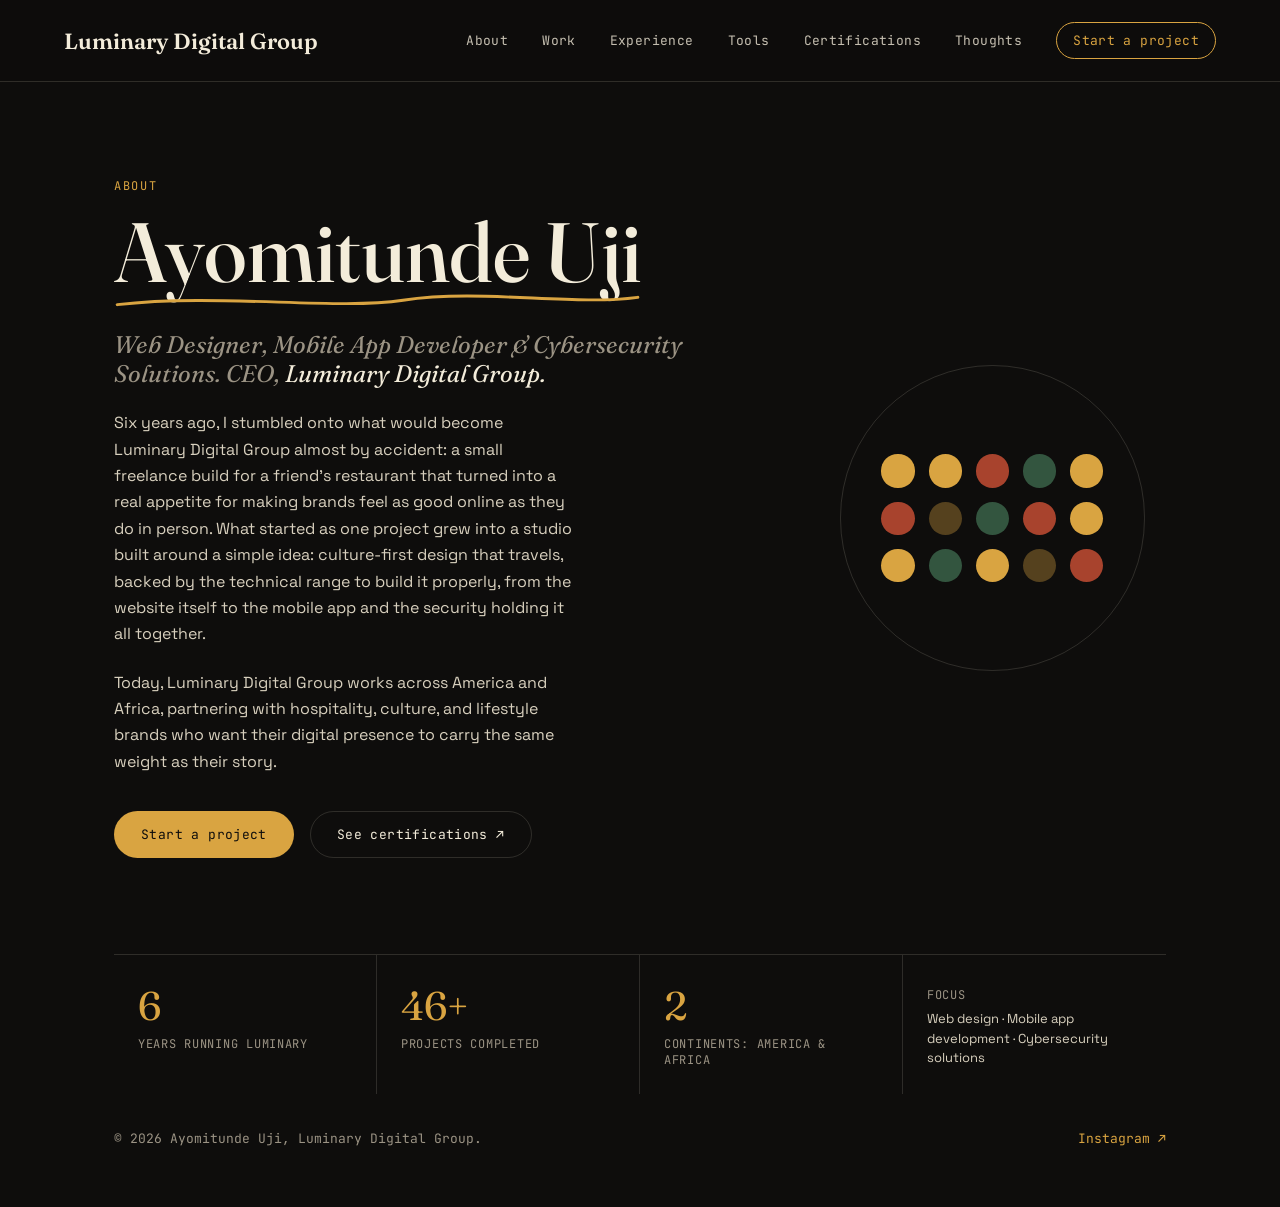
==== about.html @ 62bb339d "Add files via upload" ====
<!DOCTYPE html>
<html lang="en">
<head>
<meta charset="UTF-8">
<meta name="viewport" content="width=device-width, initial-scale=1.0">
<title>About | Ayomitunde Uji, Luminary Digital Group</title>
<meta name="description" content="A short bio on Ayomitunde Uji, founder of Luminary Digital Group, building web, mobile app, and cybersecurity work across America and Africa.">
<link rel="preconnect" href="https://fonts.googleapis.com">
<link rel="preconnect" href="https://fonts.gstatic.com" crossorigin>
<link href="https://fonts.googleapis.com/css2?family=Fraunces:ital,opsz,wght@0,9..144,300;0,9..144,500;0,9..144,600;1,9..144,500&family=Space+Grotesk:wght@400;500;600;700&family=JetBrains+Mono:wght@400;500&display=swap" rel="stylesheet">
<link rel="stylesheet" href="styles.css">
</head>
<body>

<header class="site-header">
  <a class="brand" href="index.html#top">Luminary Digital Group</a>
  <nav class="nav" id="siteNav">
    <a href="about.html">About</a>
    <a href="index.html#work">Work</a>
    <a href="index.html#experience">Experience</a>
    <a href="index.html#tools">Tools</a>
    <a href="certifications.html">Certifications</a>
    <a href="index.html#thoughts">Thoughts</a>
    <a href="index.html#contact" class="nav-cta">Start a project</a>
  </nav>
  <button class="nav-toggle" id="navToggle" aria-label="Toggle menu" aria-expanded="false">
    <span></span><span></span><span></span>
  </button>
</header>

<main id="top">

  <section class="hero">
    <div class="hero-grid">
      <div class="hero-copy">
        <p class="eyebrow">About</p>
        <h1>
          Ayomitunde Uji
          <svg class="underline" viewBox="0 0 620 30" preserveAspectRatio="none" aria-hidden="true">
            <path d="M4,20 C120,4 260,28 340,14 C430,-2 540,22 616,10" />
          </svg>
        </h1>
        <p class="role">Web Designer, Mobile App Developer &amp; Cybersecurity Solutions. CEO, <span>Luminary Digital Group.</span></p>
        <p class="lede">Six years ago, I stumbled onto what would become Luminary Digital Group almost by accident: a small freelance build for a friend's restaurant that turned into a real appetite for making brands feel as good online as they do in person. What started as one project grew into a studio built around a simple idea: culture-first design that travels, backed by the technical range to build it properly, from the website itself to the mobile app and the security holding it all together.</p>
        <p class="lede">Today, Luminary Digital Group works across America and Africa, partnering with hospitality, culture, and lifestyle brands who want their digital presence to carry the same weight as their story.</p>
        <div class="hero-actions">
          <a href="index.html#contact" class="btn btn-primary">Start a project</a>
          <a href="certifications.html" class="btn btn-ghost">See certifications ↗</a>
        </div>
      </div>
      <div class="hero-mark" aria-hidden="true">
        <div class="mark-pattern">
          <span></span><span></span><span></span><span></span><span></span>
          <span></span><span></span><span></span><span></span><span></span>
          <span></span><span></span><span></span><span></span><span></span>
        </div>
        <div class="mark-ring"></div>
      </div>
    </div>

    <div class="stats">
      <div class="stat">
        <p class="stat-num">6</p>
        <p class="stat-label">Years running Luminary</p>
      </div>
      <div class="stat">
        <p class="stat-num">46+</p>
        <p class="stat-label">Projects completed</p>
      </div>
      <div class="stat">
        <p class="stat-num">2</p>
        <p class="stat-label">Continents: America &amp; Africa</p>
      </div>
      <div class="stat stat-tags">
        <p class="stat-label">Focus</p>
        <p class="stat-tags-list">Web design · Mobile app development · Cybersecurity solutions</p>
      </div>
    </div>
  </section>

</main>

<footer class="site-footer">
  <p>© <span id="year"></span> Ayomitunde Uji, Luminary Digital Group.</p>
  <a href="https://www.instagram.com/mr_eyanu/" target="_blank" rel="noopener">Instagram ↗</a>
</footer>

<script src="script.js"></script>
</body>
</html>
---- styles.css ----
/* ============ TOKENS ============ */
:root{
  --ink:#0E0D0C;
  --ink-soft:#17150F;
  --paper:#F3ECDA;
  --gold:#D9A441;
  --gold-soft:#8C7130;
  --forest:#223D2E;
  --forest-light:#33553F;
  --rust:#A8432D;
  --muted:#9B9384;
  --line: rgba(243,236,218,0.14);
  --display: 'Fraunces', serif;
  --body: 'Space Grotesk', sans-serif;
  --mono: 'JetBrains Mono', monospace;
  --max: 1180px;
}

*{box-sizing:border-box;}
html{scroll-behavior:smooth;}
body{
  margin:0;
  background:var(--ink);
  color:var(--paper);
  font-family:var(--body);
  -webkit-font-smoothing:antialiased;
  overflow-x:hidden;
}
img{max-width:100%;display:block;}
a{color:inherit;text-decoration:none;}
h1,h2,h3{font-family:var(--display);font-weight:500;margin:0;line-height:1.05;}
p{margin:0;}
ul,ol{margin:0;padding:0;list-style:none;}

@media (prefers-reduced-motion: reduce){
  *{animation-duration:0.001ms !important; animation-iteration-count:1 !important; transition-duration:0.001ms !important; scroll-behavior:auto !important;}
}

::selection{background:var(--gold);color:var(--ink);}

/* ============ SPLASH ============ */
.splash{
  position:fixed; inset:0; z-index:200;
  background: radial-gradient(circle at 50% 40%, var(--ink-soft), var(--ink) 70%);
  display:flex; flex-direction:column; align-items:center; justify-content:center;
  text-align:center;
  padding:24px;
  transition: opacity .7s ease, visibility .7s ease;
}
.splash.is-hidden{ opacity:0; visibility:hidden; pointer-events:none; }
.splash-inner{ max-width:640px; }
.splash-eyebrow{
  font-family:var(--mono); font-size:12px; letter-spacing:0.18em; text-transform:uppercase;
  color:var(--gold); opacity:0; animation: splashFade .8s .1s ease forwards;
}
.splash-title{
  font-family:var(--display); font-weight:500; font-style:italic;
  font-size:clamp(34px,8vw,68px);
  line-height:1.08;
  margin-top:14px;
}
.splash-title span{ display:block; opacity:0; transform:translateY(16px); animation: splashRise .8s ease forwards; }
.splash-title span:first-child{ animation-delay:.25s; }
.splash-title span:last-child{ color:var(--gold); animation-delay:.45s; }
.splash-tagline{
  margin-top:22px; font-family:var(--body); font-size:15px; color:var(--muted);
  opacity:0; animation: splashFade .8s .7s ease forwards;
}
.splash-skip{
  position:absolute; bottom:40px;
  background:none; border:1px solid var(--line); color:var(--paper);
  font-family:var(--mono); font-size:12px; letter-spacing:0.05em;
  padding:10px 18px; border-radius:999px; cursor:pointer;
  opacity:0; animation: splashFade .8s 1.1s ease forwards;
  transition: border-color .2s ease, color .2s ease;
}
.splash-skip:hover{ border-color:var(--gold); color:var(--gold); }
@keyframes splashFade{ to{ opacity:1; } }
@keyframes splashRise{ to{ opacity:1; transform:translateY(0); } }
@media (prefers-reduced-motion: reduce){
  .splash-eyebrow, .splash-title span, .splash-tagline, .splash-skip{ animation:none; opacity:1; transform:none; }
}

/* ============ SMOKE CURSOR ============ */
.smoke-canvas{
  position:fixed; inset:0;
  width:100%; height:100%;
  z-index:1;
  pointer-events:none;
  mix-blend-mode: screen;
  opacity:0.8;
}

:focus-visible{
  outline:2px solid var(--gold);
  outline-offset:3px;
}

.eyebrow{
  font-family:var(--mono);
  font-size:12px;
  letter-spacing:0.14em;
  text-transform:uppercase;
  color:var(--gold);
  margin-bottom:14px;
}

/* ============ SIGNATURE THREAD ============ */
.thread{
  position:fixed;
  top:0; left:0;
  width:100%; height:100%;
  pointer-events:none;
  z-index:0;
  opacity:0.55;
}
.thread svg{width:100%;height:100%;}
.thread path{
  fill:none;
  stroke:var(--gold-soft);
  stroke-width:0.15;
  vector-effect:non-scaling-stroke;
}

/* ============ HEADER ============ */
.site-header{
  position:sticky; top:0; z-index:50;
  display:flex; align-items:center; justify-content:space-between;
  padding:22px clamp(20px,5vw,64px);
  background:rgba(14,13,12,0.72);
  backdrop-filter: blur(10px);
  border-bottom:1px solid var(--line);
}
.brand{
  font-family:var(--display);
  font-size:22px;
  font-weight:600;
}
.brand span{color:var(--gold);}
.nav{display:flex; align-items:center; gap:clamp(16px,3vw,34px);}
.nav a{
  font-family:var(--mono);
  font-size:13px;
  letter-spacing:0.03em;
  color:var(--paper);
  opacity:0.8;
  transition:opacity .2s ease;
}
.nav a:hover{opacity:1;}
.nav-cta{
  border:1px solid var(--gold);
  color:var(--gold) !important;
  padding:9px 16px;
  border-radius:999px;
  opacity:1 !important;
}
.nav-cta:hover{background:var(--gold); color:var(--ink) !important;}
.nav-toggle{
  display:none;
  flex-direction:column;
  gap:5px;
  background:none;
  border:none;
  cursor:pointer;
  padding:6px;
}
.nav-toggle span{
  width:22px; height:2px; background:var(--paper); display:block;
}

/* ============ HERO ============ */
.hero{
  max-width:var(--max);
  margin:0 auto;
  padding: clamp(48px,8vw,96px) clamp(20px,5vw,64px) 0;
  position:relative;
  z-index:1;
}
.hero-grid{
  display:grid;
  grid-template-columns: 1.3fr 0.7fr;
  gap:clamp(24px,5vw,60px);
  align-items:center;
}
.hero-copy h1{
  font-size:clamp(40px,7vw,84px);
  position:relative;
  display:inline-block;
}
.underline{
  display:block;
  width:100%;
  height:22px;
  margin-top:-6px;
}
.underline path{
  fill:none;
  stroke:var(--gold);
  stroke-width:4;
  stroke-linecap:round;
  stroke-dasharray:900;
  stroke-dashoffset:900;
  animation:draw 1.4s 0.4s cubic-bezier(.4,0,.2,1) forwards;
}
@keyframes draw{ to{ stroke-dashoffset:0; } }

.role{
  font-family:var(--display);
  font-style:italic;
  font-size:clamp(18px,2.4vw,24px);
  color:var(--muted);
  margin-top:18px;
}
.role span{color:var(--paper);}
.lede{
  margin-top:22px;
  max-width:46ch;
  font-size:16px;
  line-height:1.65;
  color:#D8D0BE;
}
.hero-actions{
  margin-top:36px;
  display:flex;
  gap:16px;
  flex-wrap:wrap;
}
.btn{
  font-family:var(--mono);
  font-size:13px;
  letter-spacing:0.03em;
  padding:14px 26px;
  border-radius:999px;
  border:1px solid transparent;
  display:inline-flex;
  align-items:center;
  transition: transform .2s ease, background .2s ease, color .2s ease, border-color .2s ease;
}
.btn:hover{transform:translateY(-2px);}
.btn:active{transform:scale(0.96);}
.project-link:active, .thought-card:active, .tool-card:active{transform:scale(0.98);}
.btn-primary{background:var(--gold); color:var(--ink);}
.btn-primary:hover{background:#EFC06B;}
.btn-ghost{border-color:var(--line); color:var(--paper);}
.btn-ghost:hover{border-color:var(--gold); color:var(--gold);}

.hero-mark{
  position:relative;
  aspect-ratio:1/1;
  display:flex;
  align-items:center;
  justify-content:center;
}
.mark-ring{
  position:absolute;
  inset:6%;
  border:1px solid var(--line);
  border-radius:50%;
  animation:spin 40s linear infinite;
}
@keyframes spin{ to{ transform:rotate(360deg); } }
.mark-pattern{
  display:grid;
  grid-template-columns:repeat(5,1fr);
  gap:14px;
  width:64%;
}
.mark-pattern span{
  aspect-ratio:1/1;
  border-radius:50%;
  background:var(--gold);
}
.mark-pattern span:nth-child(3n){background:var(--rust);}
.mark-pattern span:nth-child(4n){background:var(--forest-light);}
.mark-pattern span:nth-child(7n){opacity:0.35;}

.stats{
  margin-top:clamp(56px,8vw,96px);
  display:grid;
  grid-template-columns:repeat(4,1fr);
  border-top:1px solid var(--line);
}
.stat{
  padding:26px clamp(10px,2vw,24px);
  border-right:1px solid var(--line);
}
.stat:last-child{border-right:none;}
.stat-num{
  font-family:var(--display);
  font-size:clamp(28px,3.2vw,40px);
  color:var(--gold);
}
.stat-label{
  font-family:var(--mono);
  font-size:12px;
  color:var(--muted);
  margin-top:6px;
  text-transform:uppercase;
  letter-spacing:0.06em;
}
.stat-tags-list{
  font-family:var(--body);
  font-size:13px;
  color:#D8D0BE;
  margin-top:6px;
  line-height:1.5;
  text-transform:none;
  letter-spacing:0;
}

/* ============ MARQUEE ============ */
.marquee{
  margin-top:clamp(56px,8vw,96px);
  border-top:1px solid var(--line);
  border-bottom:1px solid var(--line);
  overflow:hidden;
  white-space:nowrap;
  padding:16px 0;
  position:relative;
  z-index:1;
}
.marquee-track{
  display:inline-flex;
  gap:18px;
  animation:scroll 28s linear infinite;
  font-family:var(--mono);
  font-size:13px;
  color:var(--muted);
  letter-spacing:0.04em;
}
.marquee-track span:nth-child(odd){color:var(--gold);}
@keyframes scroll{
  from{ transform:translateX(0); }
  to{ transform:translateX(-50%); }
}

/* ============ SECTIONS SHARED ============ */
section{
  max-width:var(--max);
  margin:0 auto;
  padding: clamp(72px,10vw,120px) clamp(20px,5vw,64px);
  position:relative;
  z-index:1;
}
.contact{max-width:100%;}
.section-head{
  max-width:640px;
  margin-bottom:clamp(40px,6vw,64px);
}
.section-head h2{
  font-size:clamp(28px,4vw,44px);
}
.reveal{
  opacity:0;
  transform:translateY(24px);
  transition:opacity .7s cubic-bezier(.4,0,.2,1), transform .7s cubic-bezier(.4,0,.2,1);
}
.reveal.is-visible{opacity:1; transform:translateY(0);}

/* ============ PROJECTS ============ */
.project-list{display:flex; flex-direction:column; gap:1px; background:var(--line);}
.project{
  background:var(--ink);
  display:grid;
  grid-template-columns:1.6fr 0.5fr;
  gap:24px;
  padding:clamp(28px,4vw,44px) 0;
  align-items:center;
}
.project-index{
  font-family:var(--mono);
  font-size:12px;
  color:var(--gold);
  letter-spacing:0.06em;
  margin-bottom:10px;
}
.project h3{font-size:clamp(24px,3vw,32px);}
.project p{
  margin-top:14px;
  max-width:60ch;
  color:#D8D0BE;
  line-height:1.6;
  font-size:15px;
}
.project-link{
  display:inline-block;
  margin-top:18px;
  font-family:var(--mono);
  font-size:13px;
  color:var(--gold);
  border-bottom:1px solid transparent;
  transition:border-color .2s ease;
}
.project-link:hover{border-color:var(--gold);}
.project-swatch{
  height:120px;
  border-radius:14px;
  transition:transform .35s ease;
}
.project:hover .project-swatch{transform:scale(1.03);}
.swatch-gold{background:linear-gradient(135deg,var(--gold),#8C6B1F);}
.swatch-rust{background:linear-gradient(135deg,var(--rust),#5C2317);}
.swatch-forest{background:linear-gradient(135deg,var(--forest-light),#0F1F16);}
.swatch-clay{background:linear-gradient(135deg,#C97B4A,#6B3A1F);}
.swatch-gold-deep{background:linear-gradient(135deg,#EFC06B,var(--gold-soft));}
.project-featured{grid-template-columns:1.6fr 0.5fr;}

/* ============ EXPERIENCE ============ */
.timeline{border-top:1px solid var(--line);}
.timeline-item{
  display:grid;
  grid-template-columns:200px 1fr;
  gap:24px;
  padding:30px 0;
  border-bottom:1px solid var(--line);
}
.timeline-date{
  font-family:var(--mono);
  font-size:13px;
  color:var(--muted);
}
.timeline-item h3{font-size:22px; margin-bottom:10px;}
.timeline-item p{color:#D8D0BE; line-height:1.6; max-width:60ch;}

/* ============ TOOLS ============ */
.tool-grid{
  display:grid;
  grid-template-columns:repeat(3,1fr);
  gap:1px;
  background:var(--line);
  border:1px solid var(--line);
}
.tool-card{
  background:var(--ink);
  padding:32px;
  transition:background .25s ease;
}
.tool-card:hover{background:var(--ink-soft);}
.tool-name{font-family:var(--display); font-size:22px; color:var(--gold);}
.tool-desc{margin-top:10px; font-size:14px; color:var(--muted);}

/* ============ THOUGHTS ============ */
.thought-list{
  display:grid;
  grid-template-columns:repeat(3,1fr);
  gap:24px;
}
.thought-card{
  display:block;
  border:1px solid var(--line);
  border-radius:16px;
  padding:26px;
  transition:border-color .25s ease, transform .25s ease, background .25s ease;
}
.thought-card:hover{border-color:var(--gold-soft); transform:translateY(-4px); background:var(--ink-soft);}
.thought-date{font-family:var(--mono); font-size:12px; color:var(--gold); margin-bottom:14px;}
.thought-card h3{font-size:19px; margin-bottom:12px;}
.thought-card p{font-size:14px; color:var(--muted); line-height:1.6;}
.thought-read{
  display:inline-block; margin-top:16px;
  font-family:var(--mono); font-size:12px; color:var(--gold);
}

/* ============ CONTACT ============ */
.contact{background:var(--forest); border-radius:28px clamp(16px,4vw,28px) 0 0; margin-top:0;}
.contact-inner{max-width:640px; margin:0 auto; padding:clamp(72px,10vw,120px) clamp(20px,5vw,0px);}
.contact h2{font-size:clamp(28px,4vw,42px); margin-bottom:40px;}
.contact .eyebrow{color:var(--paper); opacity:0.7;}
.form-row{margin-bottom:22px; display:flex; flex-direction:column; gap:8px;}
.form-row label{font-family:var(--mono); font-size:12px; text-transform:uppercase; letter-spacing:0.06em; opacity:0.75;}
.form-row input, .form-row textarea{
  background:rgba(243,236,218,0.08);
  border:1px solid rgba(243,236,218,0.25);
  border-radius:10px;
  padding:13px 16px;
  color:var(--paper);
  font-family:var(--body);
  font-size:15px;
  resize:vertical;
}
.form-row input:focus, .form-row textarea:focus{border-color:var(--gold);}
.contact .btn-primary{margin-top:6px;}
.form-note{margin-top:16px; font-size:12px; color:rgba(243,236,218,0.55); font-family:var(--mono); line-height:1.6;}

/* ============ BLOG POST ============ */
.post{
  max-width:720px;
  margin:0 auto;
  padding:clamp(56px,8vw,96px) clamp(20px,5vw,64px) clamp(72px,10vw,120px);
}
.post h1{font-size:clamp(30px,5vw,46px); margin-top:14px; margin-bottom:36px;}
.post h2{font-family:var(--body); font-weight:600; font-size:20px; color:var(--gold); margin-top:40px; margin-bottom:14px;}
.post p{color:#D8D0BE; line-height:1.75; font-size:16px; margin-bottom:18px;}

/* ============ FOOTER ============ */
.site-footer{
  max-width:var(--max);
  margin:0 auto;
  padding:36px clamp(20px,5vw,64px) 60px;
  display:flex;
  justify-content:space-between;
  align-items:center;
  font-family:var(--mono);
  font-size:13px;
  color:var(--muted);
  position:relative;
  z-index:1;
}
.site-footer a{color:var(--gold);}

/* ============ RESPONSIVE ============ */
@media (max-width:860px){
  .nav{
    position:fixed; inset:70px 0 0 0;
    background:var(--ink);
    flex-direction:column;
    justify-content:flex-start;
    align-items:flex-start;
    padding:40px 24px;
    gap:26px;
    transform:translateX(100%);
    transition:transform .35s ease;
  }
  .nav.is-open{transform:translateX(0);}
  .nav a{font-size:18px;}
  .nav-toggle{display:flex;}
  .hero-grid{grid-template-columns:1fr;}
  .hero-mark{order:-1; max-width:220px; margin:0 auto;}
  .stats{grid-template-columns:repeat(2,1fr);}
  .stat{border-bottom:1px solid var(--line);}
  .project, .project-featured{grid-template-columns:1fr;}
  .project-swatch{order:-1; height:90px;}
  .timeline-item{grid-template-columns:1fr; gap:8px;}
  .tool-grid, .thought-list{grid-template-columns:1fr;}
}
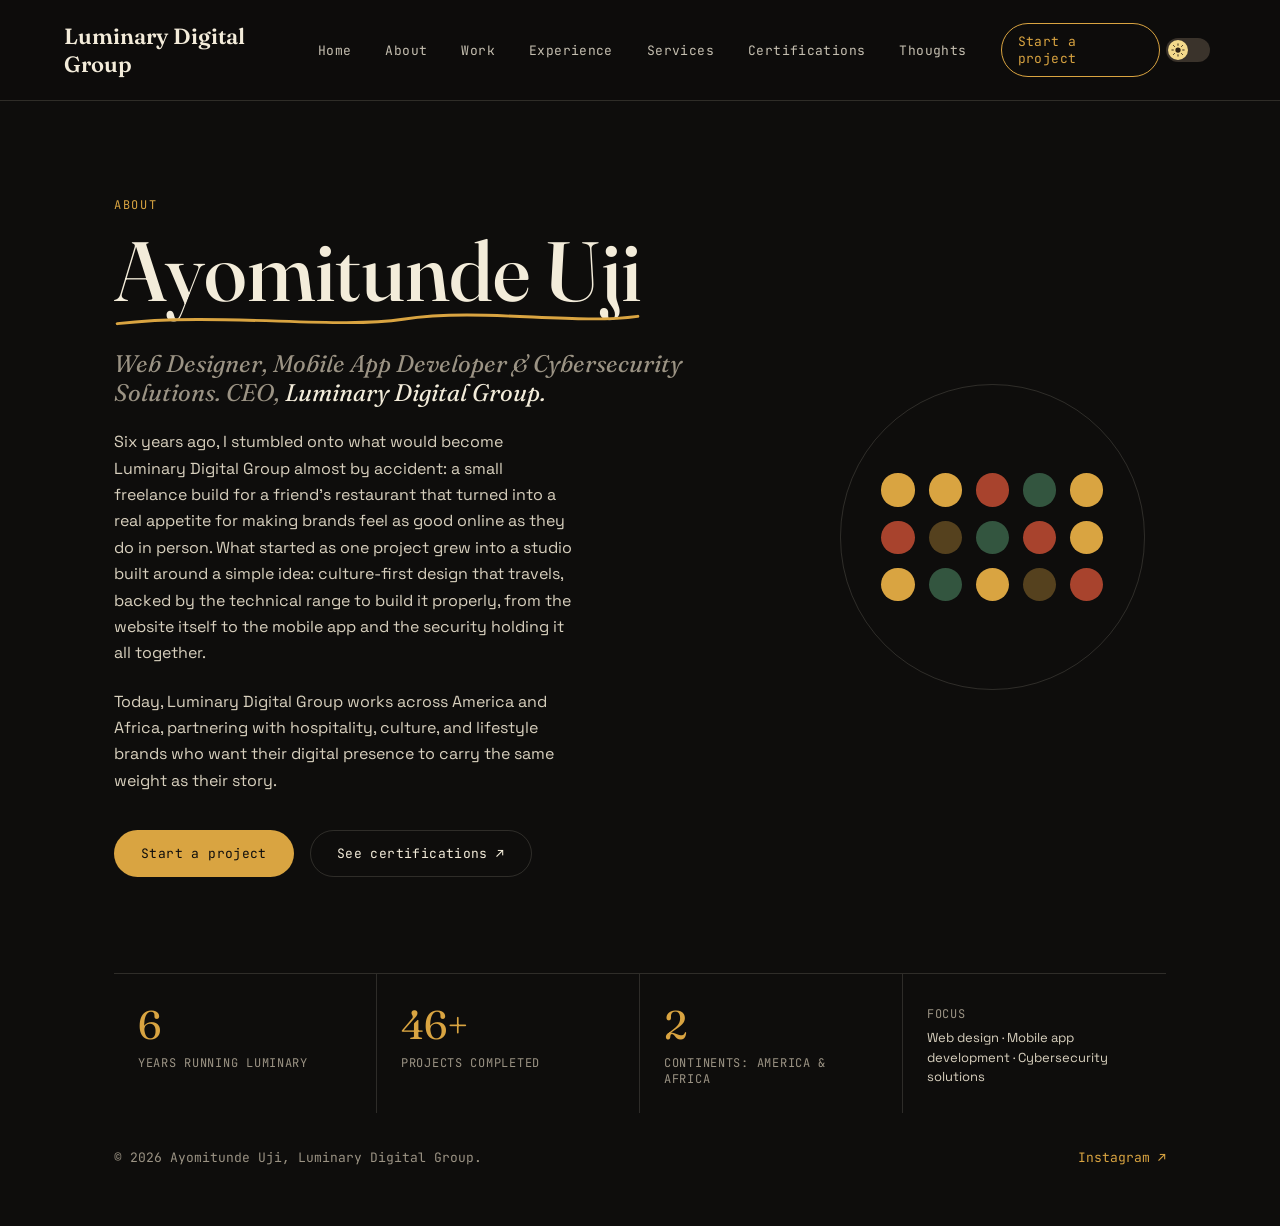
==== commit 42482cac: "Update about.html" ====
--- a/about.html
+++ b/about.html
@@ -9,20 +9,101 @@
 <link rel="preconnect" href="https://fonts.gstatic.com" crossorigin>
 <link href="https://fonts.googleapis.com/css2?family=Fraunces:ital,opsz,wght@0,9..144,300;0,9..144,500;0,9..144,600;1,9..144,500&family=Space+Grotesk:wght@400;500;600;700&family=JetBrains+Mono:wght@400;500&display=swap" rel="stylesheet">
 <link rel="stylesheet" href="styles.css">
+<style>
+  .theme-toggle{background:transparent;border:none;padding:0;cursor:pointer;margin:0 6px;line-height:0;}
+  .theme-toggle-track{width:44px;height:24px;border-radius:999px;background:#3a332b;display:flex;align-items:center;padding:2px;transition:background .3s ease;}
+  .theme-toggle-thumb{width:20px;height:20px;border-radius:50%;background:#f3d98b;color:#2b2013;display:flex;align-items:center;justify-content:center;transform:translateX(0);transition:transform .3s ease,background .3s ease;}
+  .theme-toggle-thumb .icon-moon{display:none;}
+  html[data-theme="light"] .theme-toggle-track{background:#d9cdb8;}
+  html[data-theme="light"] .theme-toggle-thumb{transform:translateX(20px);background:#fff7e6;color:#7a5b1e;}
+  html[data-theme="light"] .theme-toggle-thumb .icon-sun{display:none;}
+  html[data-theme="light"] .theme-toggle-thumb .icon-moon{display:block;}
+
+  html[data-theme="light"] body,
+  html[data-theme="light"] .site-header,
+  html[data-theme="light"] .hero,
+  html[data-theme="light"] .work,
+  html[data-theme="light"] .experience,
+  html[data-theme="light"] .tools,
+  html[data-theme="light"] .thoughts,
+  html[data-theme="light"] .contact,
+  html[data-theme="light"] .site-footer{
+    background-color:#faf3e6 !important;
+    color:#241d15 !important;
+  }
+  html[data-theme="light"] .project,
+  html[data-theme="light"] .tool-card,
+  html[data-theme="light"] .thought-card{
+    background-color:#ffffff !important;
+    color:#241d15 !important;
+    border-color:rgba(0,0,0,.08) !important;
+  }
+  html[data-theme="light"] h1,
+  html[data-theme="light"] h2,
+  html[data-theme="light"] h3,
+  html[data-theme="light"] p,
+  html[data-theme="light"] .nav a,
+  html[data-theme="light"] .brand{
+    color:#241d15 !important;
+  }
+  html[data-theme="light"] .eyebrow,
+  html[data-theme="light"] .stat-num,
+  html[data-theme="light"] .tool-name{
+    color:#a8672e !important;
+  }
+  html[data-theme="light"] .btn-primary{
+    background:#caa23d !important;
+    color:#241d15 !important;
+  }
+  html[data-theme="light"] .btn-ghost{
+    border-color:#241d15 !important;
+    color:#241d15 !important;
+  }
+
+  @media (max-width: 760px){
+    .site-header{position:relative;z-index:1000;}
+    .nav{
+      position:fixed !important;
+      inset:0 !important;
+      background:#0d0b09 !important;
+      z-index:999 !important;
+      flex-direction:column;
+      align-items:flex-start;
+      justify-content:flex-start;
+      gap:22px;
+      padding:110px 32px 40px;
+      overflow-y:auto;
+    }
+    html[data-theme="light"] .nav{background:#faf3e6 !important;}
+    .nav a{font-size:1.35rem;width:100%;}
+    .theme-toggle{order:2;}
+    .nav-toggle{order:3;}
+  }
+</style>
 </head>
 <body>
+<script>(function(){try{if(localStorage.getItem('ldg-theme')==='light'){document.documentElement.setAttribute('data-theme','light');}}catch(e){}})();</script>
 
 <header class="site-header">
   <a class="brand" href="index.html#top">Luminary Digital Group</a>
   <nav class="nav" id="siteNav">
+    <a href="index.html#top">Home</a>
     <a href="about.html">About</a>
     <a href="index.html#work">Work</a>
     <a href="index.html#experience">Experience</a>
-    <a href="index.html#tools">Tools</a>
+    <a href="index.html#services">Services</a>
     <a href="certifications.html">Certifications</a>
     <a href="index.html#thoughts">Thoughts</a>
     <a href="index.html#contact" class="nav-cta">Start a project</a>
   </nav>
+  <button class="theme-toggle" id="themeToggle" aria-label="Toggle day and night mode" type="button">
+    <span class="theme-toggle-track">
+      <span class="theme-toggle-thumb">
+        <svg class="icon-sun" viewBox="0 0 24 24" width="14" height="14" aria-hidden="true"><circle cx="12" cy="12" r="4.5" fill="currentColor"/><g stroke="currentColor" stroke-width="1.6" stroke-linecap="round"><line x1="12" y1="1.5" x2="12" y2="4"/><line x1="12" y1="20" x2="12" y2="22.5"/><line x1="1.5" y1="12" x2="4" y2="12"/><line x1="20" y1="12" x2="22.5" y2="12"/><line x1="4.2" y1="4.2" x2="6" y2="6"/><line x1="18" y1="18" x2="19.8" y2="19.8"/><line x1="4.2" y1="19.8" x2="6" y2="18"/><line x1="18" y1="6" x2="19.8" y2="4.2"/></g></svg>
+        <svg class="icon-moon" viewBox="0 0 24 24" width="14" height="14" aria-hidden="true"><path fill="currentColor" d="M20 14.5A8.5 8.5 0 0 1 9.5 4a8.5 8.5 0 1 0 10.5 10.5Z"/></svg>
+      </span>
+    </span>
+  </button>
   <button class="nav-toggle" id="navToggle" aria-label="Toggle menu" aria-expanded="false">
     <span></span><span></span><span></span>
   </button>
@@ -86,5 +167,41 @@
 </footer>
 
 <script src="script.js"></script>
+<script>
+(function(){
+  var root = document.documentElement;
+  var themeBtn = document.getElementById('themeToggle');
+  if(themeBtn){
+    themeBtn.addEventListener('click', function(){
+      var isLight = root.getAttribute('data-theme') === 'light';
+      if(isLight){
+        root.removeAttribute('data-theme');
+        try{ localStorage.setItem('ldg-theme','dark'); }catch(e){}
+      } else {
+        root.setAttribute('data-theme','light');
+        try{ localStorage.setItem('ldg-theme','light'); }catch(e){}
+      }
+    });
+  }
+
+  var navBtn = document.getElementById('navToggle');
+  if(navBtn){
+    var obs = new MutationObserver(function(){
+      var open = navBtn.getAttribute('aria-expanded') === 'true';
+      document.body.style.overflow = open ? 'hidden' : '';
+    });
+    obs.observe(navBtn, {attributes:true, attributeFilter:['aria-expanded']});
+
+    document.querySelectorAll('.nav a').forEach(function(a){
+      a.addEventListener('click', function(){
+        if(navBtn.getAttribute('aria-expanded') === 'true'){
+          navBtn.click();
+        }
+      });
+    });
+  }
+})();
+</script>
 </body>
 </html>
+
